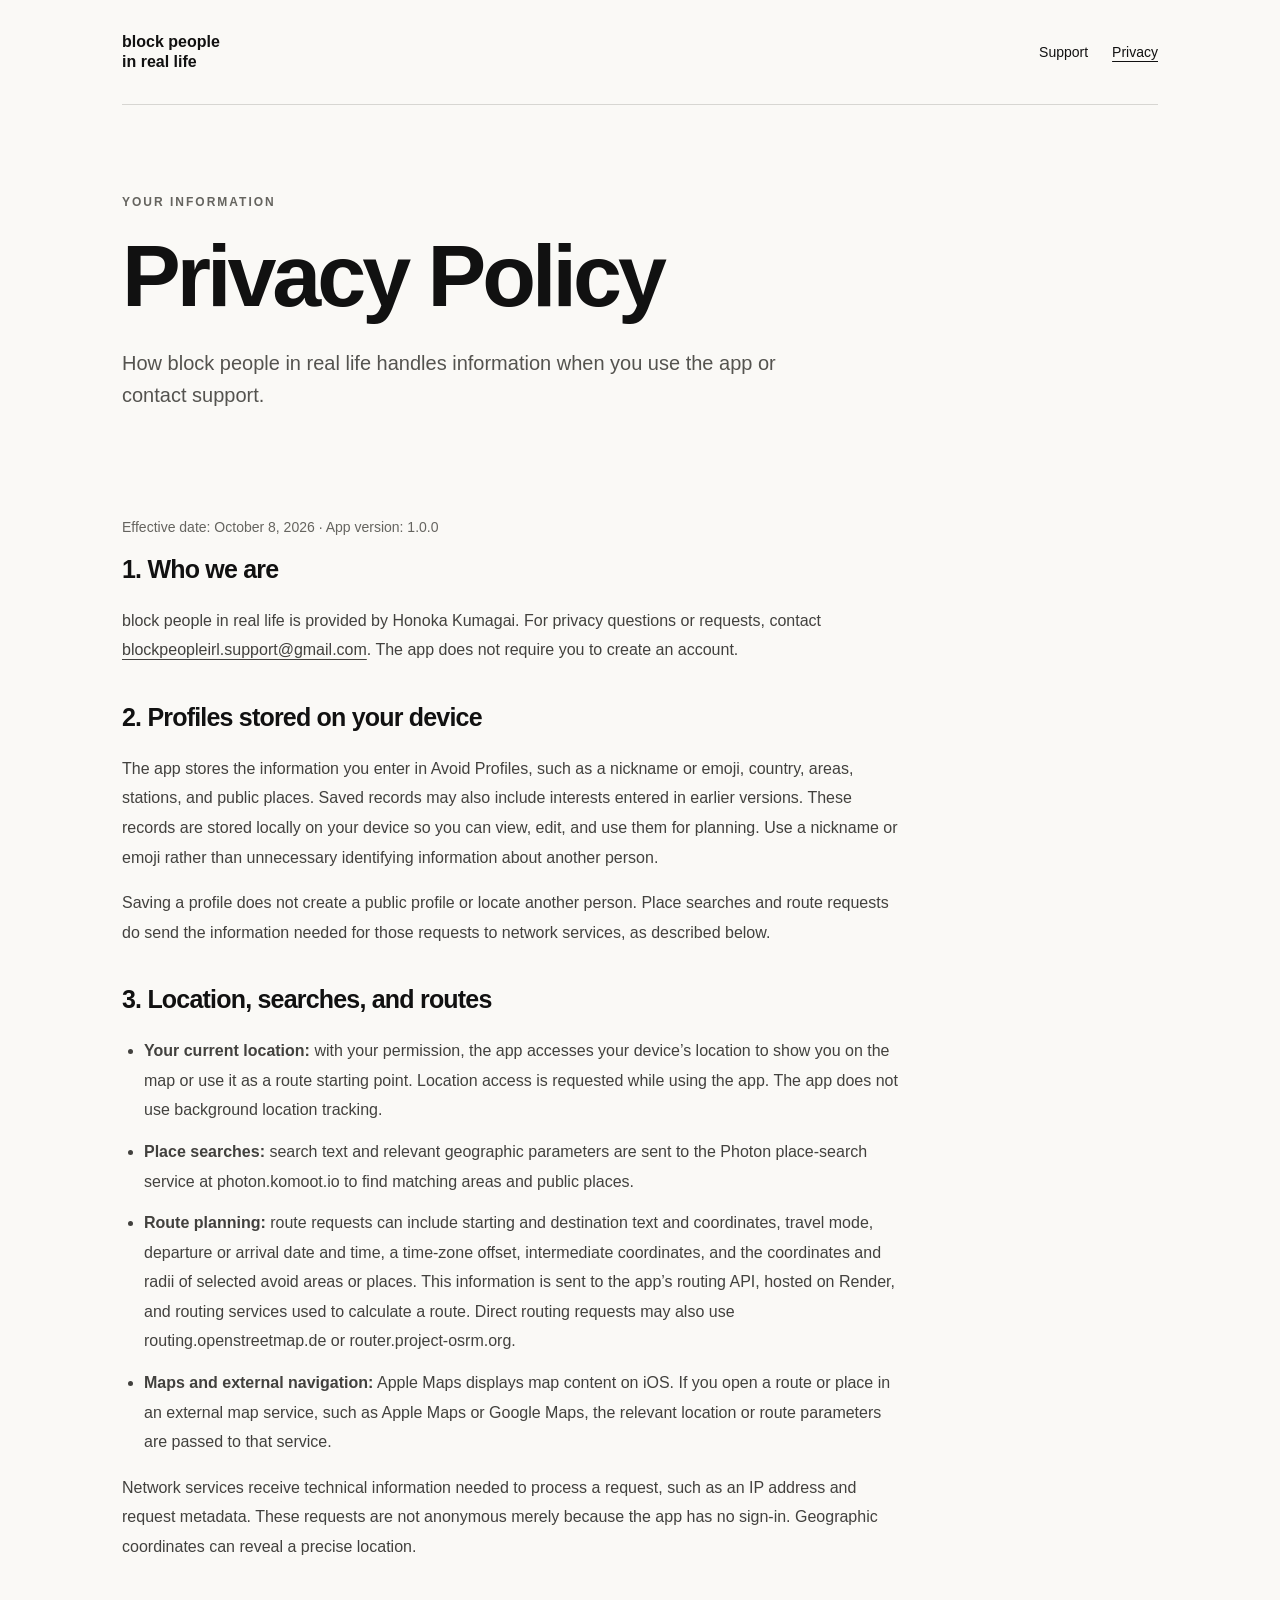
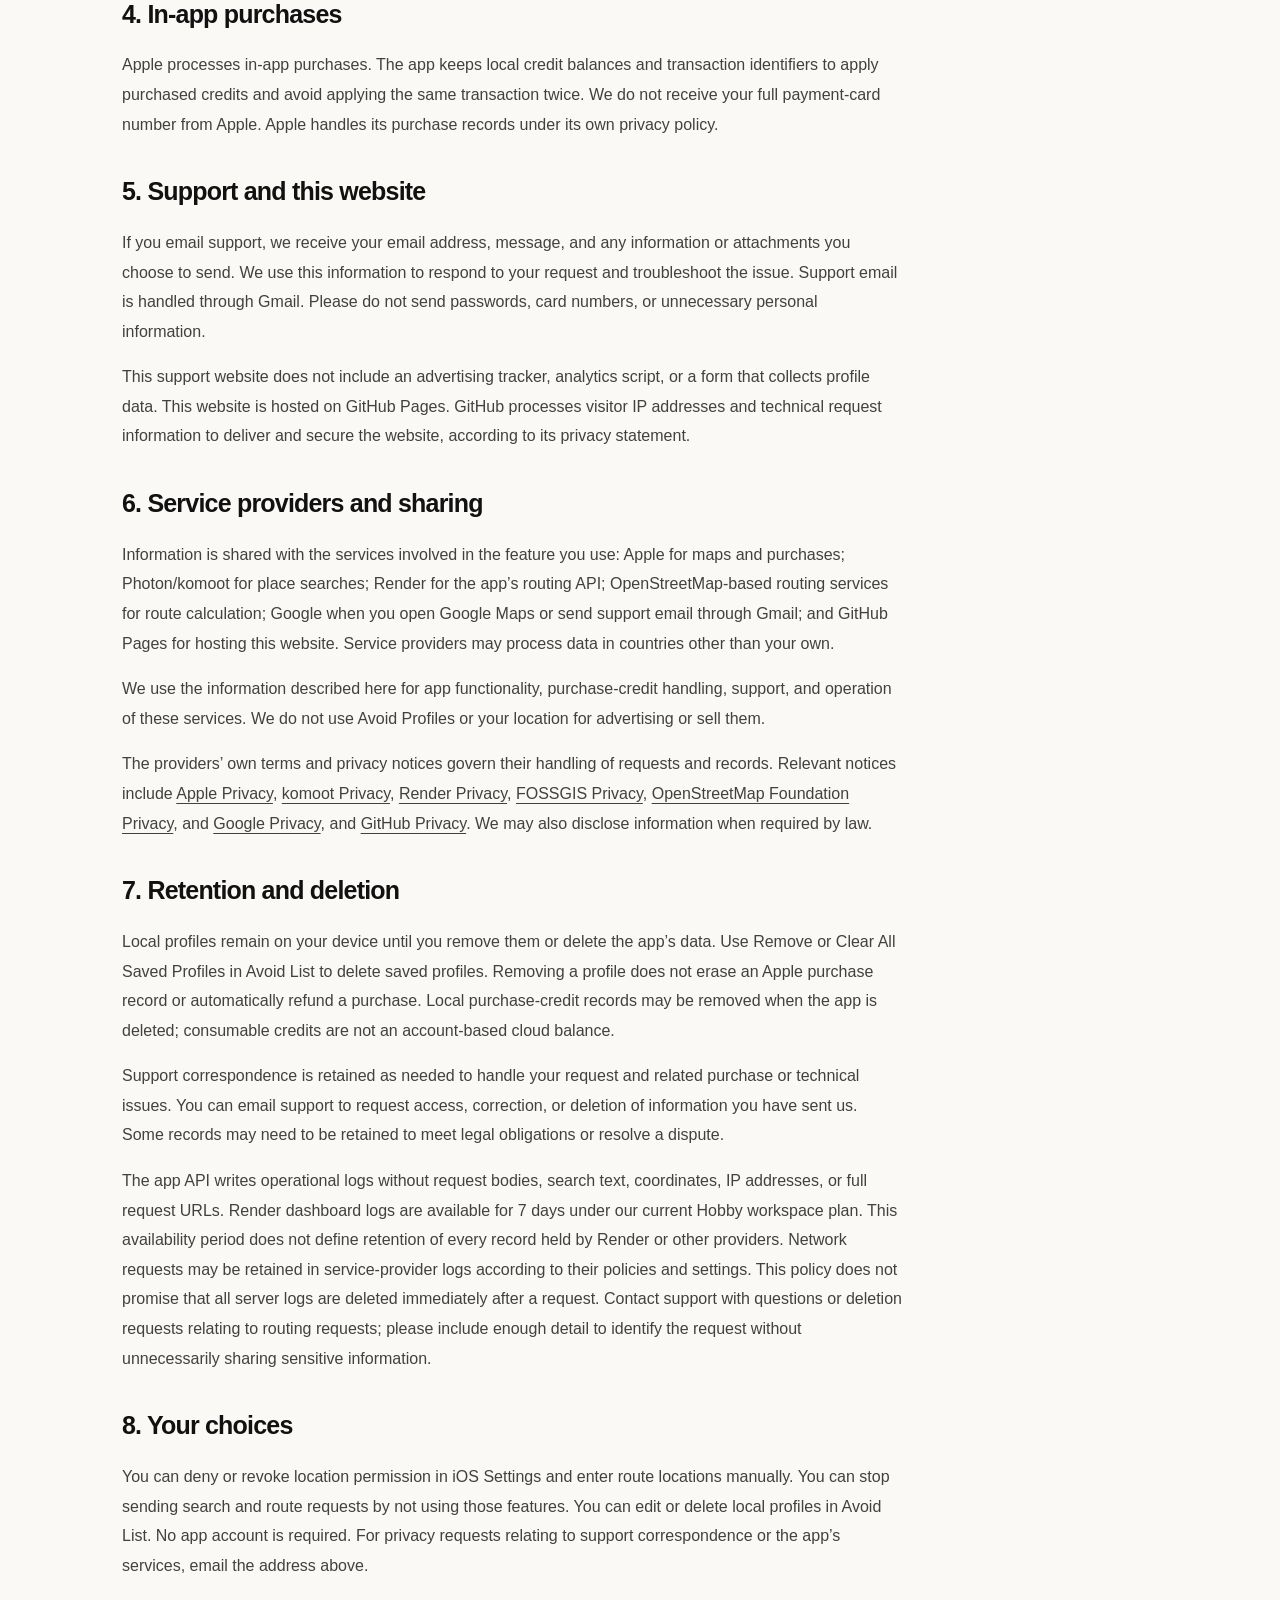
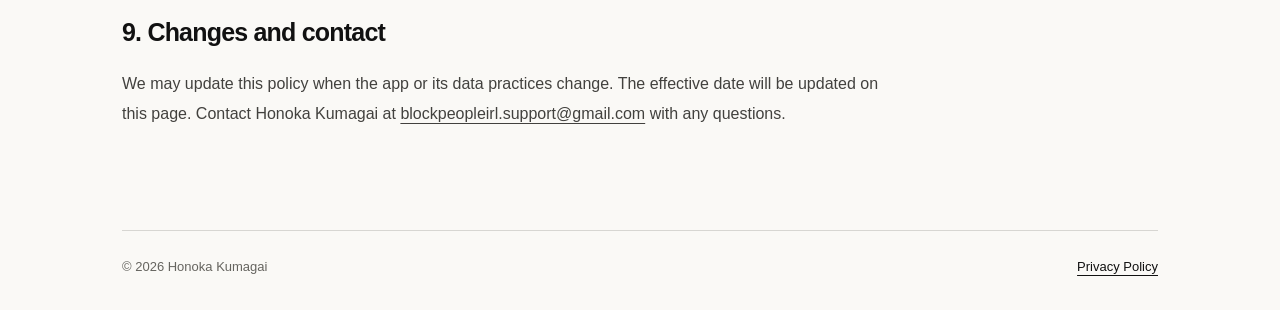
==== privacy.html @ f736c3a3 "Add files via upload" ====
<!doctype html><html lang="en"><head><meta charset="utf-8"><meta name="viewport" content="width=device-width,initial-scale=1"><meta name="description" content="Privacy information for block people in real life, including location, profiles, routes and purchases."><meta name="theme-color" content="#faf9f6"><title>Privacy Policy | block people in real life</title><link rel="stylesheet" href="styles.css"></head><body><a class="skip" href="#main">Skip to content</a><div class="wrap"><header><a class="brand" href="./">block people<br>in real life</a><nav aria-label="Main navigation"><a href="./" >Support</a><a href="privacy.html" aria-current="page">Privacy</a></nav></header><main id="main"><div class="hero"><p class="eyebrow">Your information</p><h1>Privacy Policy</h1><p class="intro">How block people in real life handles information when you use the app or contact support.</p></div><article class="policy"><p class="date">Effective date: October 8, 2026 · App version: 1.0.0</p>
<section><h2>1. Who we are</h2><p>block people in real life is provided by Honoka Kumagai. For privacy questions or requests, contact <a href="mailto:blockpeopleirl.support@gmail.com">blockpeopleirl.support@gmail.com</a>. The app does not require you to create an account.</p></section>
<section><h2>2. Profiles stored on your device</h2><p>The app stores the information you enter in Avoid Profiles, such as a nickname or emoji, country, areas, stations, and public places. Saved records may also include interests entered in earlier versions. These records are stored locally on your device so you can view, edit, and use them for planning. Use a nickname or emoji rather than unnecessary identifying information about another person.</p><p>Saving a profile does not create a public profile or locate another person. Place searches and route requests do send the information needed for those requests to network services, as described below.</p></section>
<section><h2>3. Location, searches, and routes</h2><ul><li><strong>Your current location:</strong> with your permission, the app accesses your device’s location to show you on the map or use it as a route starting point. Location access is requested while using the app. The app does not use background location tracking.</li><li><strong>Place searches:</strong> search text and relevant geographic parameters are sent to the Photon place-search service at photon.komoot.io to find matching areas and public places.</li><li><strong>Route planning:</strong> route requests can include starting and destination text and coordinates, travel mode, departure or arrival date and time, a time-zone offset, intermediate coordinates, and the coordinates and radii of selected avoid areas or places. This information is sent to the app’s routing API, hosted on Render, and routing services used to calculate a route. Direct routing requests may also use routing.openstreetmap.de or router.project-osrm.org.</li><li><strong>Maps and external navigation:</strong> Apple Maps displays map content on iOS. If you open a route or place in an external map service, such as Apple Maps or Google Maps, the relevant location or route parameters are passed to that service.</li></ul><p>Network services receive technical information needed to process a request, such as an IP address and request metadata. These requests are not anonymous merely because the app has no sign-in. Geographic coordinates can reveal a precise location.</p></section>
<section><h2>4. In-app purchases</h2><p>Apple processes in-app purchases. The app keeps local credit balances and transaction identifiers to apply purchased credits and avoid applying the same transaction twice. We do not receive your full payment-card number from Apple. Apple handles its purchase records under its own privacy policy.</p></section>
<section><h2>5. Support and this website</h2><p>If you email support, we receive your email address, message, and any information or attachments you choose to send. We use this information to respond to your request and troubleshoot the issue. Support email is handled through Gmail. Please do not send passwords, card numbers, or unnecessary personal information.</p><p>This support website does not include an advertising tracker, analytics script, or a form that collects profile data. This website is hosted on GitHub Pages. GitHub processes visitor IP addresses and technical request information to deliver and secure the website, according to its privacy statement.</p></section>
<section><h2>6. Service providers and sharing</h2><p>Information is shared with the services involved in the feature you use: Apple for maps and purchases; Photon/komoot for place searches; Render for the app’s routing API; OpenStreetMap-based routing services for route calculation; Google when you open Google Maps or send support email through Gmail; and GitHub Pages for hosting this website. Service providers may process data in countries other than your own.</p><p>We use the information described here for app functionality, purchase-credit handling, support, and operation of these services. We do not use Avoid Profiles or your location for advertising or sell them.</p><p>The providers’ own terms and privacy notices govern their handling of requests and records. Relevant notices include <a href="https://www.apple.com/legal/privacy/">Apple Privacy</a>, <a href="https://www.komoot.com/privacy">komoot Privacy</a>, <a href="https://render.com/privacy">Render Privacy</a>, <a href="https://www.fossgis.de/datenschutzerklaerung/">FOSSGIS Privacy</a>, <a href="https://osmfoundation.org/wiki/Privacy_Policy">OpenStreetMap Foundation Privacy</a>, and <a href="https://policies.google.com/privacy">Google Privacy</a>, and <a href="https://docs.github.com/en/site-policy/privacy-policies/github-general-privacy-statement">GitHub Privacy</a>. We may also disclose information when required by law.</p></section>
<section><h2>7. Retention and deletion</h2><p>Local profiles remain on your device until you remove them or delete the app’s data. Use Remove or Clear All Saved Profiles in Avoid List to delete saved profiles. Removing a profile does not erase an Apple purchase record or automatically refund a purchase. Local purchase-credit records may be removed when the app is deleted; consumable credits are not an account-based cloud balance.</p><p>Support correspondence is retained as needed to handle your request and related purchase or technical issues. You can email support to request access, correction, or deletion of information you have sent us. Some records may need to be retained to meet legal obligations or resolve a dispute.</p><p>The app API writes operational logs without request bodies, search text, coordinates, IP addresses, or full request URLs. Render dashboard logs are available for 7 days under our current Hobby workspace plan. This availability period does not define retention of every record held by Render or other providers. Network requests may be retained in service-provider logs according to their policies and settings. This policy does not promise that all server logs are deleted immediately after a request. Contact support with questions or deletion requests relating to routing requests; please include enough detail to identify the request without unnecessarily sharing sensitive information.</p></section>
<section><h2>8. Your choices</h2><p>You can deny or revoke location permission in iOS Settings and enter route locations manually. You can stop sending search and route requests by not using those features. You can edit or delete local profiles in Avoid List. No app account is required. For privacy requests relating to support correspondence or the app’s services, email the address above.</p></section>
<section><h2>9. Changes and contact</h2><p>We may update this policy when the app or its data practices change. The effective date will be updated on this page. Contact Honoka Kumagai at <a href="mailto:blockpeopleirl.support@gmail.com">blockpeopleirl.support@gmail.com</a> with any questions.</p></section></article></main><footer><span>© 2026 Honoka Kumagai</span><a href="privacy.html">Privacy Policy</a></footer></div></body></html>
---- styles.css ----
*{box-sizing:border-box}html{scroll-behavior:smooth}body{margin:0;background:#faf9f6;color:#111;font-family:Arial,Helvetica,sans-serif;-webkit-font-smoothing:antialiased}a{color:inherit;text-underline-offset:4px}a:hover{text-decoration-thickness:2px}a:focus-visible,summary:focus-visible{outline:3px solid #6565d8;outline-offset:5px}.wrap{max-width:1100px;margin:auto;padding:0 32px}header{display:flex;justify-content:space-between;align-items:center;gap:24px;padding:32px 0;border-bottom:1px solid #d7d6d2}.brand{font-size:16px;font-weight:800;text-decoration:none;max-width:230px;line-height:1.25}nav{display:flex;gap:24px;font-size:14px}nav a{text-decoration:none}nav a[aria-current]{text-decoration:underline}.hero{padding:90px 0 70px;max-width:900px}.eyebrow{font-size:12px;letter-spacing:2px;text-transform:uppercase;font-weight:700;color:#65645f;margin:0 0 24px}h1{font-size:clamp(48px,8vw,88px);line-height:.98;letter-spacing:-4px;margin:0 0 28px;font-weight:800}h2{font-size:30px;letter-spacing:-.8px;line-height:1.15;margin:0 0 22px}h3{font-size:19px;line-height:1.4}.intro{font-size:20px;line-height:1.6;max-width:680px;color:#54534f}.contact{background:#111;color:white;border-radius:22px;padding:36px;margin:0 0 72px;display:grid;grid-template-columns:1fr 1.2fr;gap:35px}.contact h2{font-size:32px}.contact p{color:#d1d0ca;line-height:1.7;margin:0}.email{display:inline-block;font-size:clamp(16px,2.2vw,24px);font-weight:700;overflow-wrap:anywhere;margin-bottom:18px}.section{padding:0 0 64px}.faq{max-width:800px}details{border-top:1px solid #d7d6d2;padding:22px 0}details:last-child{border-bottom:1px solid #d7d6d2}summary{font-size:18px;font-weight:700;cursor:pointer;line-height:1.5}details p{font-size:16px;line-height:1.8;max-width:720px;color:#54534f;margin:15px 0 0}.note{line-height:1.7;color:#65645f;max-width:740px;font-size:14px}.policy{max-width:780px;padding-bottom:64px}.policy section{margin-bottom:38px}.policy h2{font-size:25px}.policy p,.policy li{font-size:16px;line-height:1.85;color:#42413e}.policy ul{padding-left:22px}.policy li{margin-bottom:12px}.policy .date{font-size:14px;color:#65645f}footer{padding:28px 0 36px;border-top:1px solid #d7d6d2;display:flex;justify-content:space-between;gap:24px;color:#65645f;font-size:13px}footer a{color:#111}.skip{position:absolute;left:16px;top:-90px;background:white;padding:12px}.skip:focus{top:16px}@media(max-width:640px){.wrap{padding:0 22px}header{padding:24px 0;align-items:flex-start}.brand{font-size:14px;max-width:170px}nav{gap:15px;font-size:13px}.hero{padding:64px 0 42px}h1{letter-spacing:-2px}.intro{font-size:18px}.contact{grid-template-columns:1fr;padding:28px;gap:24px;margin-bottom:52px}.contact h2{margin-bottom:12px}footer{flex-direction:column;gap:12px}.section{padding-bottom:48px}}@media(prefers-reduced-motion:reduce){html{scroll-behavior:auto}}
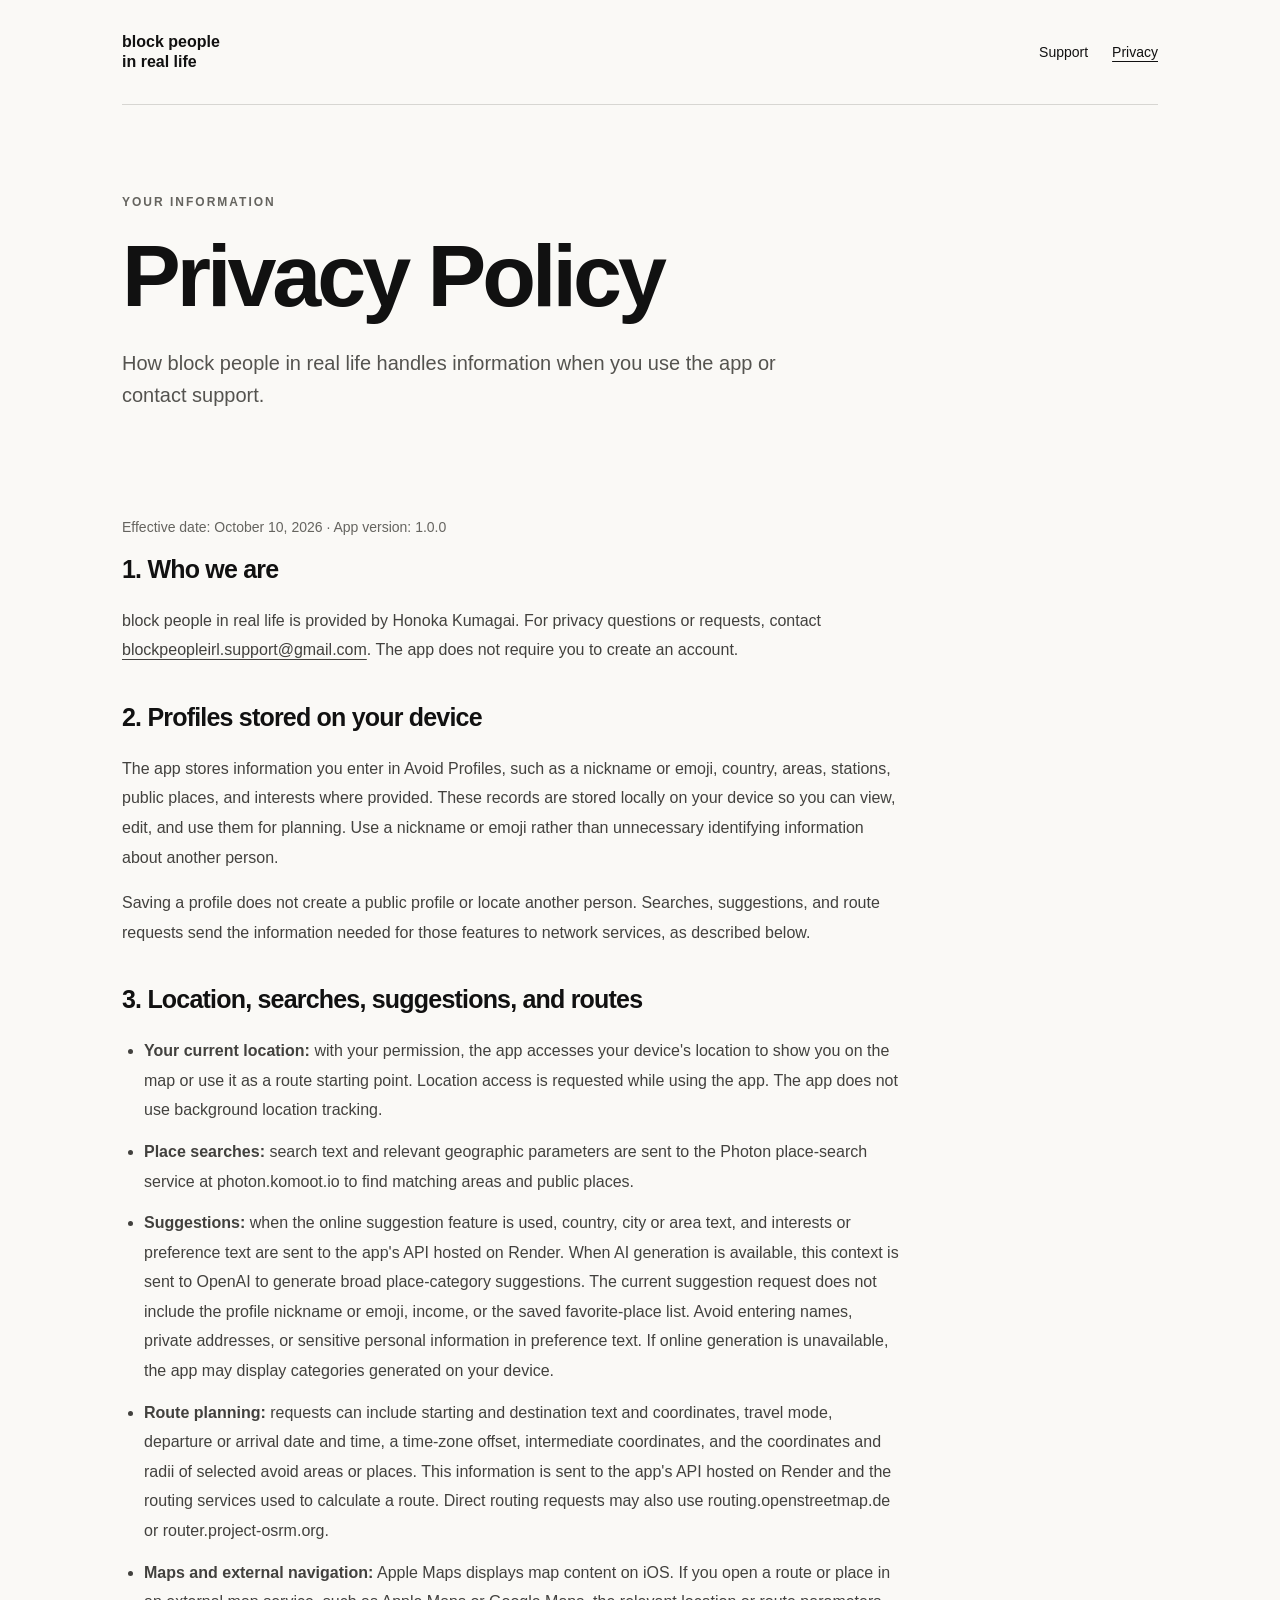
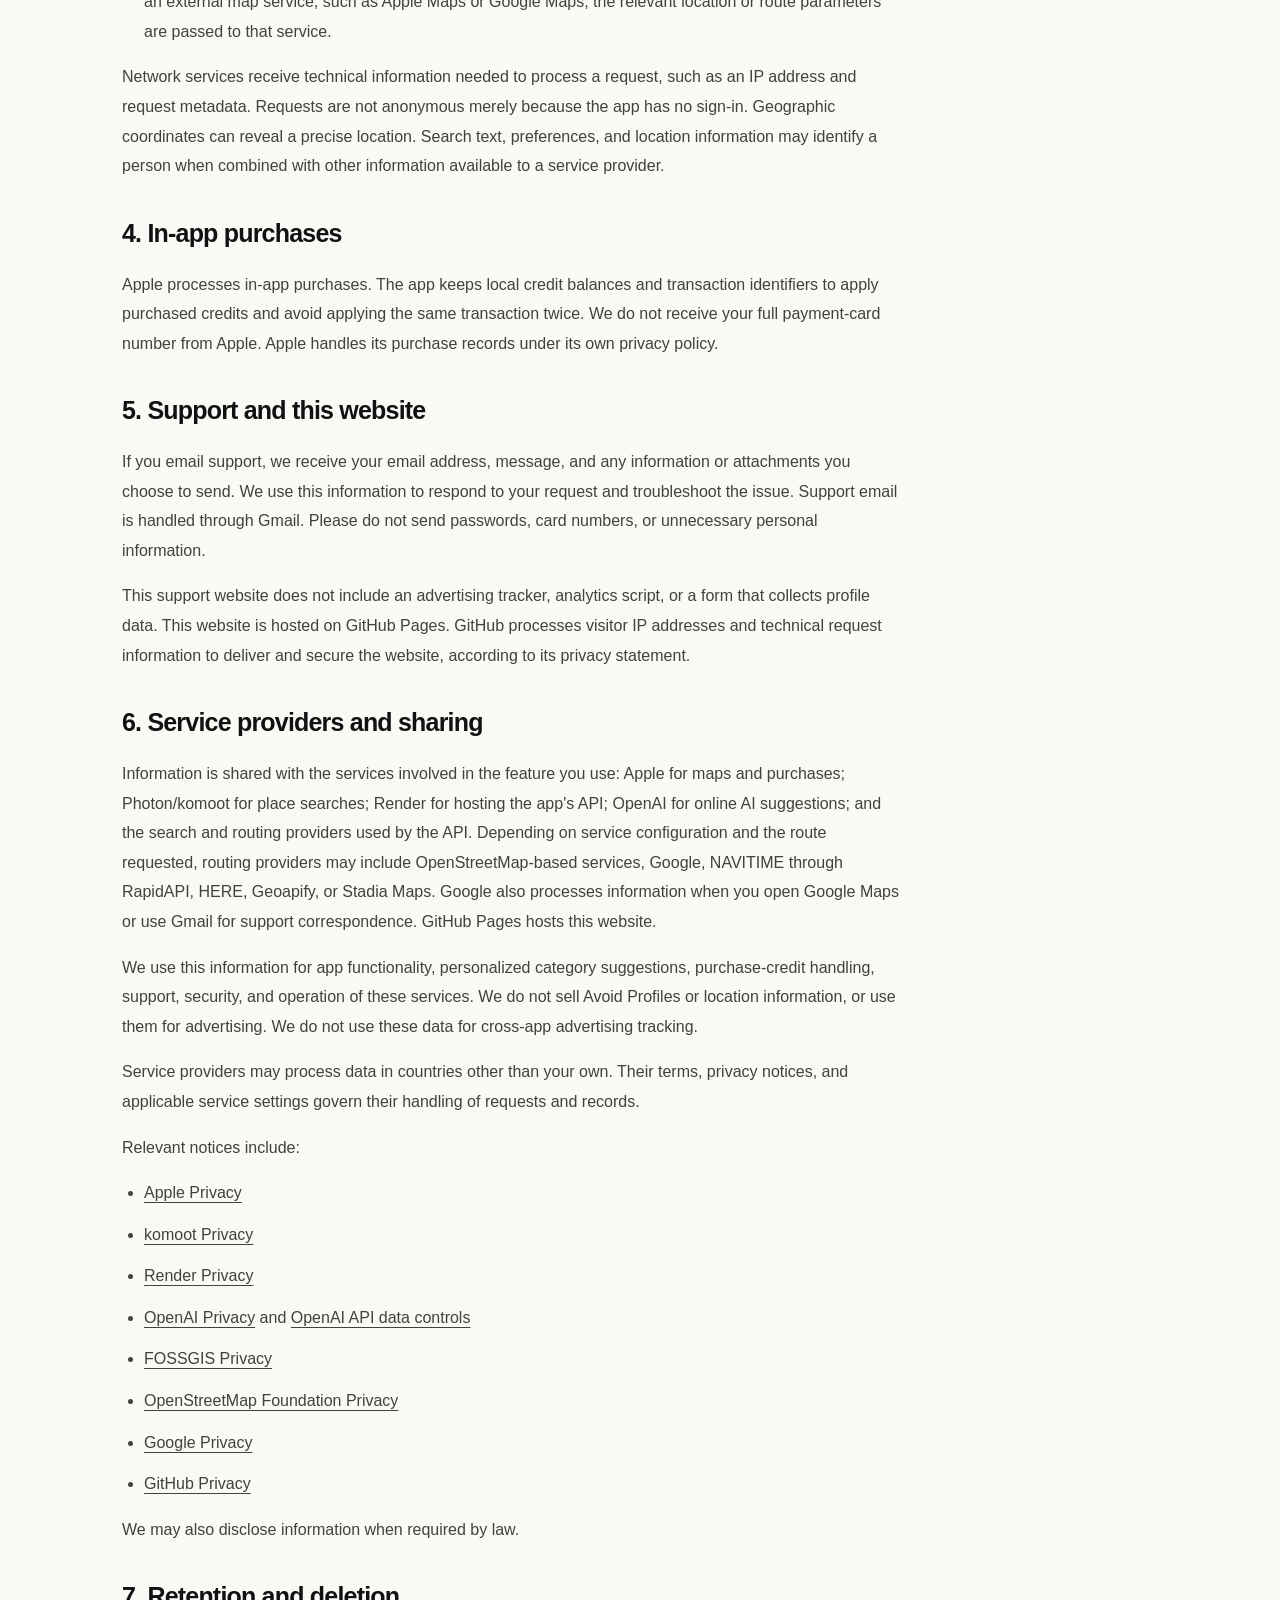
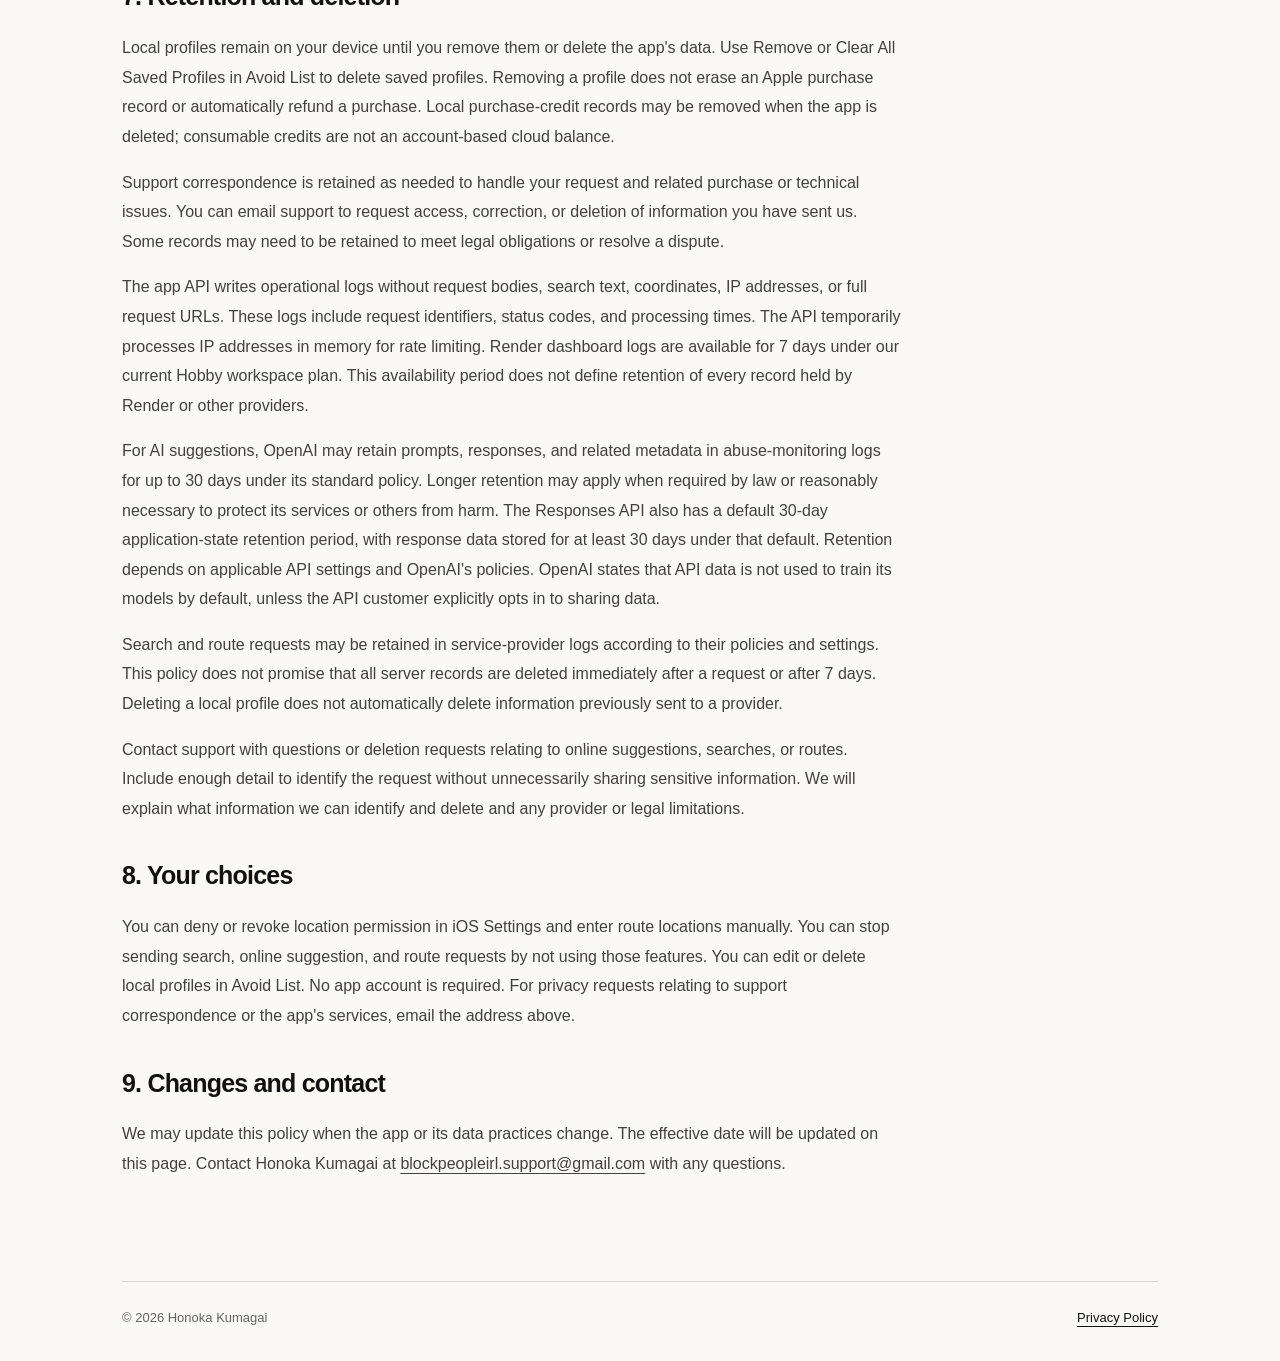
==== commit e57a97a4: "Update privacy.html" ====
--- a/privacy.html
+++ b/privacy.html
@@ -1,10 +1,113 @@
-<!doctype html><html lang="en"><head><meta charset="utf-8"><meta name="viewport" content="width=device-width,initial-scale=1"><meta name="description" content="Privacy information for block people in real life, including location, profiles, routes and purchases."><meta name="theme-color" content="#faf9f6"><title>Privacy Policy | block people in real life</title><link rel="stylesheet" href="styles.css"></head><body><a class="skip" href="#main">Skip to content</a><div class="wrap"><header><a class="brand" href="./">block people<br>in real life</a><nav aria-label="Main navigation"><a href="./" >Support</a><a href="privacy.html" aria-current="page">Privacy</a></nav></header><main id="main"><div class="hero"><p class="eyebrow">Your information</p><h1>Privacy Policy</h1><p class="intro">How block people in real life handles information when you use the app or contact support.</p></div><article class="policy"><p class="date">Effective date: October 8, 2026 · App version: 1.0.0</p>
-<section><h2>1. Who we are</h2><p>block people in real life is provided by Honoka Kumagai. For privacy questions or requests, contact <a href="mailto:blockpeopleirl.support@gmail.com">blockpeopleirl.support@gmail.com</a>. The app does not require you to create an account.</p></section>
-<section><h2>2. Profiles stored on your device</h2><p>The app stores the information you enter in Avoid Profiles, such as a nickname or emoji, country, areas, stations, and public places. Saved records may also include interests entered in earlier versions. These records are stored locally on your device so you can view, edit, and use them for planning. Use a nickname or emoji rather than unnecessary identifying information about another person.</p><p>Saving a profile does not create a public profile or locate another person. Place searches and route requests do send the information needed for those requests to network services, as described below.</p></section>
-<section><h2>3. Location, searches, and routes</h2><ul><li><strong>Your current location:</strong> with your permission, the app accesses your device’s location to show you on the map or use it as a route starting point. Location access is requested while using the app. The app does not use background location tracking.</li><li><strong>Place searches:</strong> search text and relevant geographic parameters are sent to the Photon place-search service at photon.komoot.io to find matching areas and public places.</li><li><strong>Route planning:</strong> route requests can include starting and destination text and coordinates, travel mode, departure or arrival date and time, a time-zone offset, intermediate coordinates, and the coordinates and radii of selected avoid areas or places. This information is sent to the app’s routing API, hosted on Render, and routing services used to calculate a route. Direct routing requests may also use routing.openstreetmap.de or router.project-osrm.org.</li><li><strong>Maps and external navigation:</strong> Apple Maps displays map content on iOS. If you open a route or place in an external map service, such as Apple Maps or Google Maps, the relevant location or route parameters are passed to that service.</li></ul><p>Network services receive technical information needed to process a request, such as an IP address and request metadata. These requests are not anonymous merely because the app has no sign-in. Geographic coordinates can reveal a precise location.</p></section>
-<section><h2>4. In-app purchases</h2><p>Apple processes in-app purchases. The app keeps local credit balances and transaction identifiers to apply purchased credits and avoid applying the same transaction twice. We do not receive your full payment-card number from Apple. Apple handles its purchase records under its own privacy policy.</p></section>
-<section><h2>5. Support and this website</h2><p>If you email support, we receive your email address, message, and any information or attachments you choose to send. We use this information to respond to your request and troubleshoot the issue. Support email is handled through Gmail. Please do not send passwords, card numbers, or unnecessary personal information.</p><p>This support website does not include an advertising tracker, analytics script, or a form that collects profile data. This website is hosted on GitHub Pages. GitHub processes visitor IP addresses and technical request information to deliver and secure the website, according to its privacy statement.</p></section>
-<section><h2>6. Service providers and sharing</h2><p>Information is shared with the services involved in the feature you use: Apple for maps and purchases; Photon/komoot for place searches; Render for the app’s routing API; OpenStreetMap-based routing services for route calculation; Google when you open Google Maps or send support email through Gmail; and GitHub Pages for hosting this website. Service providers may process data in countries other than your own.</p><p>We use the information described here for app functionality, purchase-credit handling, support, and operation of these services. We do not use Avoid Profiles or your location for advertising or sell them.</p><p>The providers’ own terms and privacy notices govern their handling of requests and records. Relevant notices include <a href="https://www.apple.com/legal/privacy/">Apple Privacy</a>, <a href="https://www.komoot.com/privacy">komoot Privacy</a>, <a href="https://render.com/privacy">Render Privacy</a>, <a href="https://www.fossgis.de/datenschutzerklaerung/">FOSSGIS Privacy</a>, <a href="https://osmfoundation.org/wiki/Privacy_Policy">OpenStreetMap Foundation Privacy</a>, and <a href="https://policies.google.com/privacy">Google Privacy</a>, and <a href="https://docs.github.com/en/site-policy/privacy-policies/github-general-privacy-statement">GitHub Privacy</a>. We may also disclose information when required by law.</p></section>
-<section><h2>7. Retention and deletion</h2><p>Local profiles remain on your device until you remove them or delete the app’s data. Use Remove or Clear All Saved Profiles in Avoid List to delete saved profiles. Removing a profile does not erase an Apple purchase record or automatically refund a purchase. Local purchase-credit records may be removed when the app is deleted; consumable credits are not an account-based cloud balance.</p><p>Support correspondence is retained as needed to handle your request and related purchase or technical issues. You can email support to request access, correction, or deletion of information you have sent us. Some records may need to be retained to meet legal obligations or resolve a dispute.</p><p>The app API writes operational logs without request bodies, search text, coordinates, IP addresses, or full request URLs. Render dashboard logs are available for 7 days under our current Hobby workspace plan. This availability period does not define retention of every record held by Render or other providers. Network requests may be retained in service-provider logs according to their policies and settings. This policy does not promise that all server logs are deleted immediately after a request. Contact support with questions or deletion requests relating to routing requests; please include enough detail to identify the request without unnecessarily sharing sensitive information.</p></section>
-<section><h2>8. Your choices</h2><p>You can deny or revoke location permission in iOS Settings and enter route locations manually. You can stop sending search and route requests by not using those features. You can edit or delete local profiles in Avoid List. No app account is required. For privacy requests relating to support correspondence or the app’s services, email the address above.</p></section>
-<section><h2>9. Changes and contact</h2><p>We may update this policy when the app or its data practices change. The effective date will be updated on this page. Contact Honoka Kumagai at <a href="mailto:blockpeopleirl.support@gmail.com">blockpeopleirl.support@gmail.com</a> with any questions.</p></section></article></main><footer><span>© 2026 Honoka Kumagai</span><a href="privacy.html">Privacy Policy</a></footer></div></body></html>+<!doctype html>
+<html lang="en">
+<head>
+  <meta charset="utf-8">
+  <meta name="viewport" content="width=device-width,initial-scale=1">
+  <meta name="description" content="Privacy information for block people in real life, including profiles, searches, suggestions, routes and purchases.">
+  <meta name="theme-color" content="#faf9f6">
+  <title>Privacy Policy | block people in real life</title>
+  <link rel="stylesheet" href="styles.css">
+</head>
+<body>
+<a class="skip" href="#main">Skip to content</a>
+<div class="wrap">
+  <header>
+    <a class="brand" href="./">block people<br>in real life</a>
+    <nav aria-label="Main navigation">
+      <a href="./">Support</a>
+      <a href="privacy.html" aria-current="page">Privacy</a>
+    </nav>
+  </header>
+
+  <main id="main">
+    <div class="hero">
+      <p class="eyebrow">Your information</p>
+      <h1>Privacy Policy</h1>
+      <p class="intro">How block people in real life handles information when you use the app or contact support.</p>
+    </div>
+
+    <article class="policy">
+      <p class="date">Effective date: October 10, 2026 · App version: 1.0.0</p>
+
+      <section>
+        <h2>1. Who we are</h2>
+        <p>block people in real life is provided by Honoka Kumagai. For privacy questions or requests, contact <a href="mailto:blockpeopleirl.support@gmail.com">blockpeopleirl.support@gmail.com</a>. The app does not require you to create an account.</p>
+      </section>
+
+      <section>
+        <h2>2. Profiles stored on your device</h2>
+        <p>The app stores information you enter in Avoid Profiles, such as a nickname or emoji, country, areas, stations, public places, and interests where provided. These records are stored locally on your device so you can view, edit, and use them for planning. Use a nickname or emoji rather than unnecessary identifying information about another person.</p>
+        <p>Saving a profile does not create a public profile or locate another person. Searches, suggestions, and route requests send the information needed for those features to network services, as described below.</p>
+      </section>
+
+      <section>
+        <h2>3. Location, searches, suggestions, and routes</h2>
+        <ul>
+          <li><strong>Your current location:</strong> with your permission, the app accesses your device's location to show you on the map or use it as a route starting point. Location access is requested while using the app. The app does not use background location tracking.</li>
+          <li><strong>Place searches:</strong> search text and relevant geographic parameters are sent to the Photon place-search service at photon.komoot.io to find matching areas and public places.</li>
+          <li><strong>Suggestions:</strong> when the online suggestion feature is used, country, city or area text, and interests or preference text are sent to the app's API hosted on Render. When AI generation is available, this context is sent to OpenAI to generate broad place-category suggestions. The current suggestion request does not include the profile nickname or emoji, income, or the saved favorite-place list. Avoid entering names, private addresses, or sensitive personal information in preference text. If online generation is unavailable, the app may display categories generated on your device.</li>
+          <li><strong>Route planning:</strong> requests can include starting and destination text and coordinates, travel mode, departure or arrival date and time, a time-zone offset, intermediate coordinates, and the coordinates and radii of selected avoid areas or places. This information is sent to the app's API hosted on Render and the routing services used to calculate a route. Direct routing requests may also use routing.openstreetmap.de or router.project-osrm.org.</li>
+          <li><strong>Maps and external navigation:</strong> Apple Maps displays map content on iOS. If you open a route or place in an external map service, such as Apple Maps or Google Maps, the relevant location or route parameters are passed to that service.</li>
+        </ul>
+        <p>Network services receive technical information needed to process a request, such as an IP address and request metadata. Requests are not anonymous merely because the app has no sign-in. Geographic coordinates can reveal a precise location. Search text, preferences, and location information may identify a person when combined with other information available to a service provider.</p>
+      </section>
+
+      <section>
+        <h2>4. In-app purchases</h2>
+        <p>Apple processes in-app purchases. The app keeps local credit balances and transaction identifiers to apply purchased credits and avoid applying the same transaction twice. We do not receive your full payment-card number from Apple. Apple handles its purchase records under its own privacy policy.</p>
+      </section>
+
+      <section>
+        <h2>5. Support and this website</h2>
+        <p>If you email support, we receive your email address, message, and any information or attachments you choose to send. We use this information to respond to your request and troubleshoot the issue. Support email is handled through Gmail. Please do not send passwords, card numbers, or unnecessary personal information.</p>
+        <p>This support website does not include an advertising tracker, analytics script, or a form that collects profile data. This website is hosted on GitHub Pages. GitHub processes visitor IP addresses and technical request information to deliver and secure the website, according to its privacy statement.</p>
+      </section>
+
+      <section>
+        <h2>6. Service providers and sharing</h2>
+        <p>Information is shared with the services involved in the feature you use: Apple for maps and purchases; Photon/komoot for place searches; Render for hosting the app's API; OpenAI for online AI suggestions; and the search and routing providers used by the API. Depending on service configuration and the route requested, routing providers may include OpenStreetMap-based services, Google, NAVITIME through RapidAPI, HERE, Geoapify, or Stadia Maps. Google also processes information when you open Google Maps or use Gmail for support correspondence. GitHub Pages hosts this website.</p>
+        <p>We use this information for app functionality, personalized category suggestions, purchase-credit handling, support, security, and operation of these services. We do not sell Avoid Profiles or location information, or use them for advertising. We do not use these data for cross-app advertising tracking.</p>
+        <p>Service providers may process data in countries other than your own. Their terms, privacy notices, and applicable service settings govern their handling of requests and records.</p>
+        <p>Relevant notices include:</p>
+        <ul>
+          <li><a href="https://www.apple.com/legal/privacy/">Apple Privacy</a></li>
+          <li><a href="https://www.komoot.com/privacy">komoot Privacy</a></li>
+          <li><a href="https://render.com/privacy">Render Privacy</a></li>
+          <li><a href="https://openai.com/policies/privacy-policy/">OpenAI Privacy</a> and <a href="https://developers.openai.com/api/docs/guides/your-data">OpenAI API data controls</a></li>
+          <li><a href="https://www.fossgis.de/datenschutzerklaerung/">FOSSGIS Privacy</a></li>
+          <li><a href="https://osmfoundation.org/wiki/Privacy_Policy">OpenStreetMap Foundation Privacy</a></li>
+          <li><a href="https://policies.google.com/privacy">Google Privacy</a></li>
+          <li><a href="https://docs.github.com/en/site-policy/privacy-policies/github-general-privacy-statement">GitHub Privacy</a></li>
+        </ul>
+        <p>We may also disclose information when required by law.</p>
+      </section>
+
+      <section>
+        <h2>7. Retention and deletion</h2>
+        <p>Local profiles remain on your device until you remove them or delete the app's data. Use Remove or Clear All Saved Profiles in Avoid List to delete saved profiles. Removing a profile does not erase an Apple purchase record or automatically refund a purchase. Local purchase-credit records may be removed when the app is deleted; consumable credits are not an account-based cloud balance.</p>
+        <p>Support correspondence is retained as needed to handle your request and related purchase or technical issues. You can email support to request access, correction, or deletion of information you have sent us. Some records may need to be retained to meet legal obligations or resolve a dispute.</p>
+        <p>The app API writes operational logs without request bodies, search text, coordinates, IP addresses, or full request URLs. These logs include request identifiers, status codes, and processing times. The API temporarily processes IP addresses in memory for rate limiting. Render dashboard logs are available for 7 days under our current Hobby workspace plan. This availability period does not define retention of every record held by Render or other providers.</p>
+        <p>For AI suggestions, OpenAI may retain prompts, responses, and related metadata in abuse-monitoring logs for up to 30 days under its standard policy. Longer retention may apply when required by law or reasonably necessary to protect its services or others from harm. The Responses API also has a default 30-day application-state retention period, with response data stored for at least 30 days under that default. Retention depends on applicable API settings and OpenAI's policies. OpenAI states that API data is not used to train its models by default, unless the API customer explicitly opts in to sharing data.</p>
+        <p>Search and route requests may be retained in service-provider logs according to their policies and settings. This policy does not promise that all server records are deleted immediately after a request or after 7 days. Deleting a local profile does not automatically delete information previously sent to a provider.</p>
+        <p>Contact support with questions or deletion requests relating to online suggestions, searches, or routes. Include enough detail to identify the request without unnecessarily sharing sensitive information. We will explain what information we can identify and delete and any provider or legal limitations.</p>
+      </section>
+
+      <section>
+        <h2>8. Your choices</h2>
+        <p>You can deny or revoke location permission in iOS Settings and enter route locations manually. You can stop sending search, online suggestion, and route requests by not using those features. You can edit or delete local profiles in Avoid List. No app account is required. For privacy requests relating to support correspondence or the app's services, email the address above.</p>
+      </section>
+
+      <section>
+        <h2>9. Changes and contact</h2>
+        <p>We may update this policy when the app or its data practices change. The effective date will be updated on this page. Contact Honoka Kumagai at <a href="mailto:blockpeopleirl.support@gmail.com">blockpeopleirl.support@gmail.com</a> with any questions.</p>
+      </section>
+    </article>
+  </main>
+
+  <footer>
+    <span>© 2026 Honoka Kumagai</span>
+    <a href="privacy.html">Privacy Policy</a>
+  </footer>
+</div>
+</body>
+</html>
